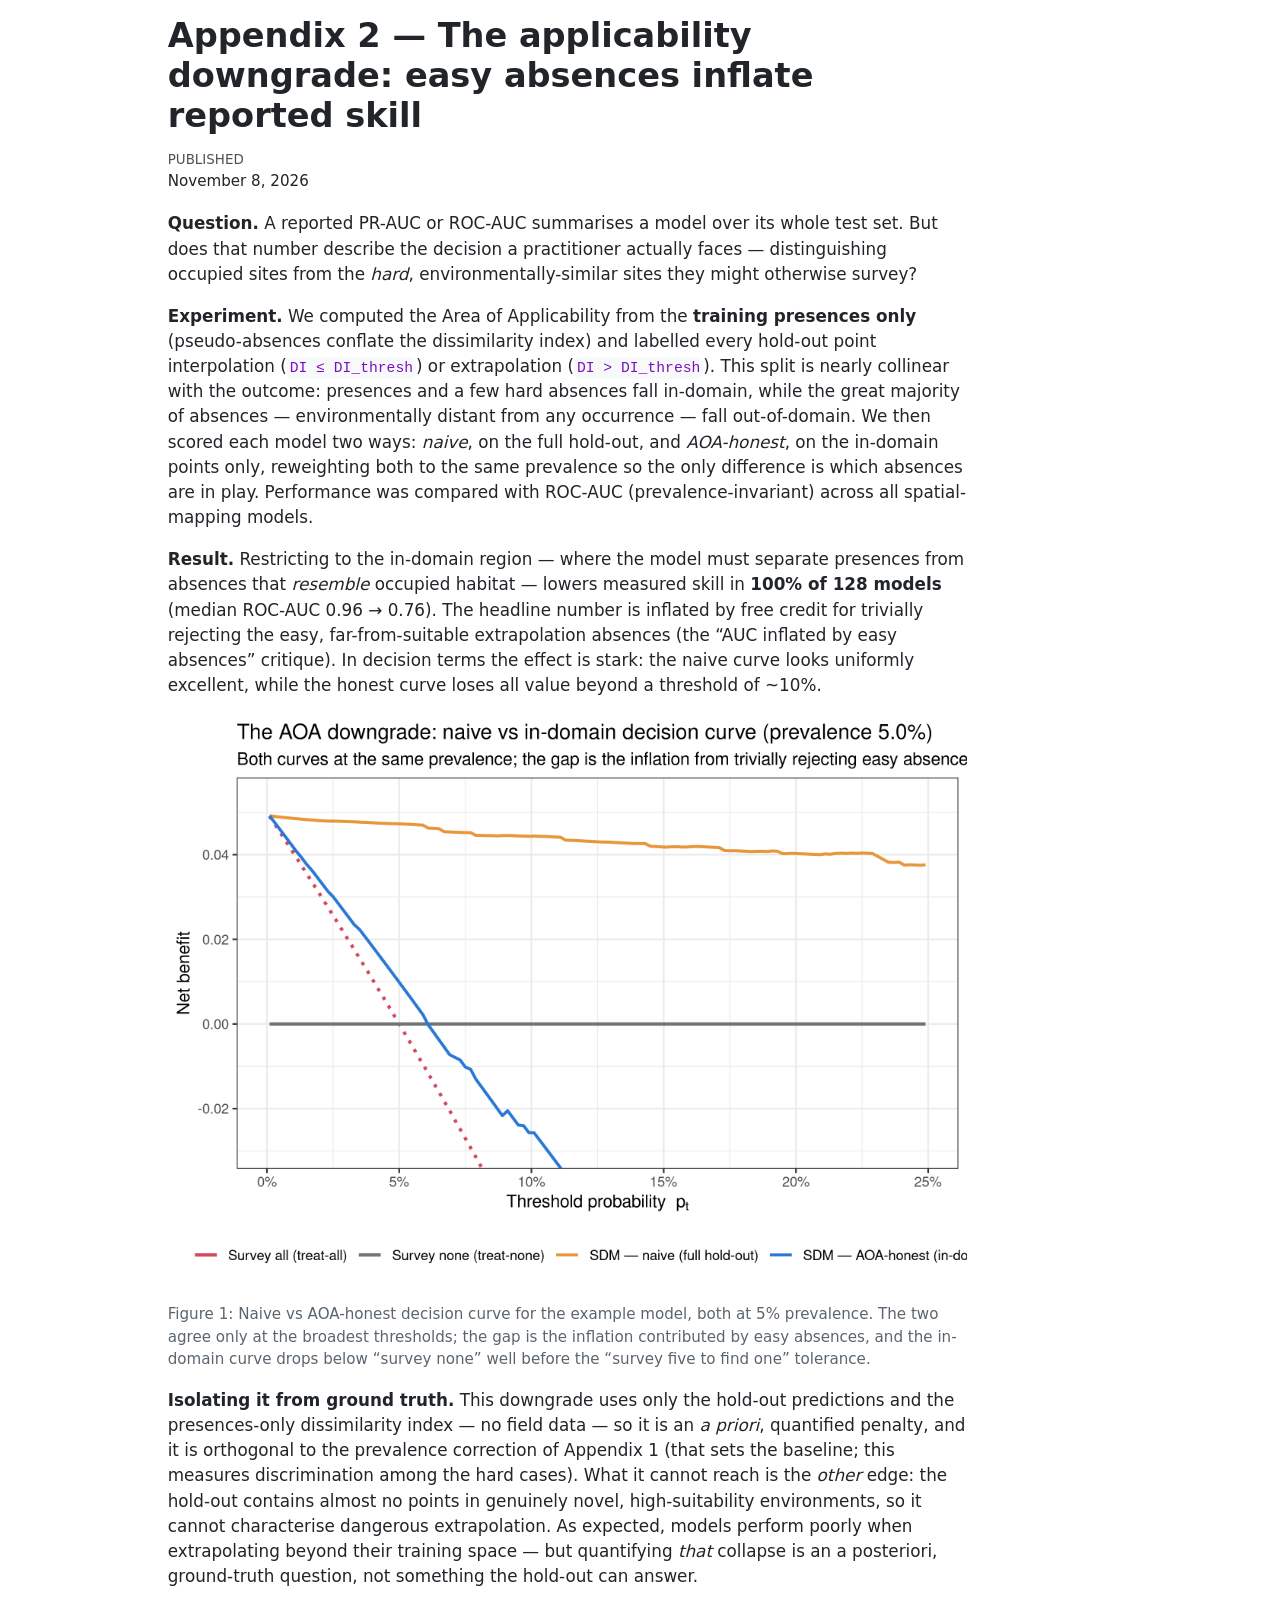
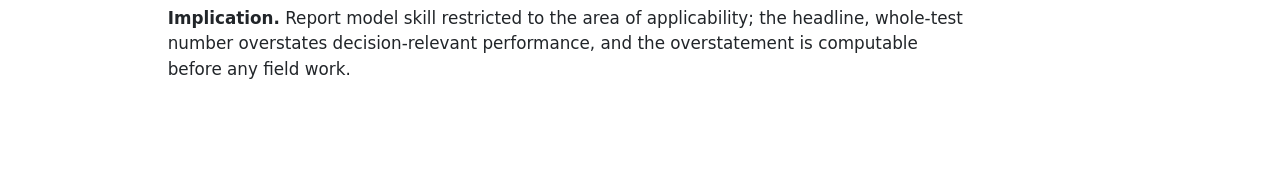
==== docs/manuscript/Appendix2.html @ 6c085025 "consolidate analyses to a single file" ====
<!DOCTYPE html>
<html xmlns="http://www.w3.org/1999/xhtml" lang="en" xml:lang="en"><head>

<meta charset="utf-8">
<meta name="generator" content="quarto-1.6.36">

<meta name="viewport" content="width=device-width, initial-scale=1.0, user-scalable=yes">

<meta name="dcterms.date" content="2026-11-08">

<title>Appendix 2 — The applicability downgrade: easy absences inflate reported skill</title>
<style>
code{white-space: pre-wrap;}
span.smallcaps{font-variant: small-caps;}
div.columns{display: flex; gap: min(4vw, 1.5em);}
div.column{flex: auto; overflow-x: auto;}
div.hanging-indent{margin-left: 1.5em; text-indent: -1.5em;}
ul.task-list{list-style: none;}
ul.task-list li input[type="checkbox"] {
  width: 0.8em;
  margin: 0 0.8em 0.2em -1em; /* quarto-specific, see https://github.com/quarto-dev/quarto-cli/issues/4556 */ 
  vertical-align: middle;
}
</style>


<script src="Appendix2_files/libs/clipboard/clipboard.min.js"></script>
<script src="Appendix2_files/libs/quarto-html/quarto.js"></script>
<script src="Appendix2_files/libs/quarto-html/popper.min.js"></script>
<script src="Appendix2_files/libs/quarto-html/tippy.umd.min.js"></script>
<script src="Appendix2_files/libs/quarto-html/anchor.min.js"></script>
<link href="Appendix2_files/libs/quarto-html/tippy.css" rel="stylesheet">
<link href="Appendix2_files/libs/quarto-html/quarto-syntax-highlighting-01c78b5cd655e4cd89133cf59d535862.css" rel="stylesheet" id="quarto-text-highlighting-styles">
<script src="Appendix2_files/libs/bootstrap/bootstrap.min.js"></script>
<link href="Appendix2_files/libs/bootstrap/bootstrap-icons.css" rel="stylesheet">
<link href="Appendix2_files/libs/bootstrap/bootstrap-7378cd731137d12be44de6bbe0799380.min.css" rel="stylesheet" append-hash="true" id="quarto-bootstrap" data-mode="light">


<link rel="stylesheet" href="../styles.css">
</head>

<body>

<div id="quarto-content" class="page-columns page-rows-contents page-layout-article">
<div id="quarto-margin-sidebar" class="sidebar margin-sidebar zindex-bottom">
  
</div>
<main class="content" id="quarto-document-content">

<header id="title-block-header" class="quarto-title-block default">
<div class="quarto-title">
<h1 class="title">Appendix 2 — The applicability downgrade: easy absences inflate reported skill</h1>
</div>



<div class="quarto-title-meta">

    
    <div>
    <div class="quarto-title-meta-heading">Published</div>
    <div class="quarto-title-meta-contents">
      <p class="date">November 8, 2026</p>
    </div>
  </div>
  
    
  </div>
  


</header>


<p><strong>Question.</strong> A reported PR-AUC or ROC-AUC summarises a model over its whole test set. But does that number describe the decision a practitioner actually faces — distinguishing occupied sites from the <em>hard</em>, environmentally-similar sites they might otherwise survey?</p>
<p><strong>Experiment.</strong> We computed the Area of Applicability from the <strong>training presences only</strong> (pseudo-absences conflate the dissimilarity index) and labelled every hold-out point interpolation (<code>DI ≤ DI_thresh</code>) or extrapolation (<code>DI &gt; DI_thresh</code>). This split is nearly collinear with the outcome: presences and a few hard absences fall in-domain, while the great majority of absences — environmentally distant from any occurrence — fall out-of-domain. We then scored each model two ways: <em>naive</em>, on the full hold-out, and <em>AOA-honest</em>, on the in-domain points only, reweighting both to the same prevalence so the only difference is which absences are in play. Performance was compared with ROC-AUC (prevalence-invariant) across all spatial-mapping models.</p>
<p><strong>Result.</strong> Restricting to the in-domain region — where the model must separate presences from absences that <em>resemble</em> occupied habitat — lowers measured skill in <strong>100% of 128 models</strong> (median ROC-AUC 0.96 → 0.76). The headline number is inflated by free credit for trivially rejecting the easy, far-from-suitable extrapolation absences (the “AUC inflated by easy absences” critique). In decision terms the effect is stark: the naive curve looks uniformly excellent, while the honest curve loses all value beyond a threshold of ~10%.</p>
<div class="cell" data-layout-align="center">
<div class="cell-output-display">
<div id="fig-aoa-inflation" class="quarto-float quarto-figure quarto-figure-center anchored" data-fig-align="center">
<figure class="quarto-float quarto-float-fig figure">
<div aria-describedby="fig-aoa-inflation-caption-0ceaefa1-69ba-4598-a22c-09a6ac19f8ca">
<img src="Appendix2_files/figure-html/fig-aoa-inflation-1.png" class="img-fluid quarto-figure quarto-figure-center figure-img" width="1050">
</div>
<figcaption class="quarto-float-caption-bottom quarto-float-caption quarto-float-fig" id="fig-aoa-inflation-caption-0ceaefa1-69ba-4598-a22c-09a6ac19f8ca">
Figure&nbsp;1: Naive vs AOA-honest decision curve for the example model, both at 5% prevalence. The two agree only at the broadest thresholds; the gap is the inflation contributed by easy absences, and the in-domain curve drops below “survey none” well before the “survey five to find one” tolerance.
</figcaption>
</figure>
</div>
</div>
</div>
<p><strong>Isolating it from ground truth.</strong> This downgrade uses only the hold-out predictions and the presences-only dissimilarity index — no field data — so it is an <em>a priori</em>, quantified penalty, and it is orthogonal to the prevalence correction of Appendix 1 (that sets the baseline; this measures discrimination among the hard cases). What it cannot reach is the <em>other</em> edge: the hold-out contains almost no points in genuinely novel, high-suitability environments, so it cannot characterise dangerous extrapolation. As expected, models perform poorly when extrapolating beyond their training space — but quantifying <em>that</em> collapse is an a posteriori, ground-truth question, not something the hold-out can answer.</p>
<p><strong>Implication.</strong> Report model skill restricted to the area of applicability; the headline, whole-test number overstates decision-relevant performance, and the overstatement is computable before any field work.</p>

</main>
<!-- /main column -->
<script id="quarto-html-after-body" type="application/javascript">
window.document.addEventListener("DOMContentLoaded", function (event) {
  const toggleBodyColorMode = (bsSheetEl) => {
    const mode = bsSheetEl.getAttribute("data-mode");
    const bodyEl = window.document.querySelector("body");
    if (mode === "dark") {
      bodyEl.classList.add("quarto-dark");
      bodyEl.classList.remove("quarto-light");
    } else {
      bodyEl.classList.add("quarto-light");
      bodyEl.classList.remove("quarto-dark");
    }
  }
  const toggleBodyColorPrimary = () => {
    const bsSheetEl = window.document.querySelector("link#quarto-bootstrap");
    if (bsSheetEl) {
      toggleBodyColorMode(bsSheetEl);
    }
  }
  toggleBodyColorPrimary();  
  const icon = "";
  const anchorJS = new window.AnchorJS();
  anchorJS.options = {
    placement: 'right',
    icon: icon
  };
  anchorJS.add('.anchored');
  const isCodeAnnotation = (el) => {
    for (const clz of el.classList) {
      if (clz.startsWith('code-annotation-')) {                     
        return true;
      }
    }
    return false;
  }
  const onCopySuccess = function(e) {
    // button target
    const button = e.trigger;
    // don't keep focus
    button.blur();
    // flash "checked"
    button.classList.add('code-copy-button-checked');
    var currentTitle = button.getAttribute("title");
    button.setAttribute("title", "Copied!");
    let tooltip;
    if (window.bootstrap) {
      button.setAttribute("data-bs-toggle", "tooltip");
      button.setAttribute("data-bs-placement", "left");
      button.setAttribute("data-bs-title", "Copied!");
      tooltip = new bootstrap.Tooltip(button, 
        { trigger: "manual", 
          customClass: "code-copy-button-tooltip",
          offset: [0, -8]});
      tooltip.show();    
    }
    setTimeout(function() {
      if (tooltip) {
        tooltip.hide();
        button.removeAttribute("data-bs-title");
        button.removeAttribute("data-bs-toggle");
        button.removeAttribute("data-bs-placement");
      }
      button.setAttribute("title", currentTitle);
      button.classList.remove('code-copy-button-checked');
    }, 1000);
    // clear code selection
    e.clearSelection();
  }
  const getTextToCopy = function(trigger) {
      const codeEl = trigger.previousElementSibling.cloneNode(true);
      for (const childEl of codeEl.children) {
        if (isCodeAnnotation(childEl)) {
          childEl.remove();
        }
      }
      return codeEl.innerText;
  }
  const clipboard = new window.ClipboardJS('.code-copy-button:not([data-in-quarto-modal])', {
    text: getTextToCopy
  });
  clipboard.on('success', onCopySuccess);
  if (window.document.getElementById('quarto-embedded-source-code-modal')) {
    const clipboardModal = new window.ClipboardJS('.code-copy-button[data-in-quarto-modal]', {
      text: getTextToCopy,
      container: window.document.getElementById('quarto-embedded-source-code-modal')
    });
    clipboardModal.on('success', onCopySuccess);
  }
    var localhostRegex = new RegExp(/^(?:http|https):\/\/localhost\:?[0-9]*\//);
    var mailtoRegex = new RegExp(/^mailto:/);
      var filterRegex = new RegExp('/' + window.location.host + '/');
    var isInternal = (href) => {
        return filterRegex.test(href) || localhostRegex.test(href) || mailtoRegex.test(href);
    }
    // Inspect non-navigation links and adorn them if external
 	var links = window.document.querySelectorAll('a[href]:not(.nav-link):not(.navbar-brand):not(.toc-action):not(.sidebar-link):not(.sidebar-item-toggle):not(.pagination-link):not(.no-external):not([aria-hidden]):not(.dropdown-item):not(.quarto-navigation-tool):not(.about-link)');
    for (var i=0; i<links.length; i++) {
      const link = links[i];
      if (!isInternal(link.href)) {
        // undo the damage that might have been done by quarto-nav.js in the case of
        // links that we want to consider external
        if (link.dataset.originalHref !== undefined) {
          link.href = link.dataset.originalHref;
        }
      }
    }
  function tippyHover(el, contentFn, onTriggerFn, onUntriggerFn) {
    const config = {
      allowHTML: true,
      maxWidth: 500,
      delay: 100,
      arrow: false,
      appendTo: function(el) {
          return el.parentElement;
      },
      interactive: true,
      interactiveBorder: 10,
      theme: 'quarto',
      placement: 'bottom-start',
    };
    if (contentFn) {
      config.content = contentFn;
    }
    if (onTriggerFn) {
      config.onTrigger = onTriggerFn;
    }
    if (onUntriggerFn) {
      config.onUntrigger = onUntriggerFn;
    }
    window.tippy(el, config); 
  }
  const noterefs = window.document.querySelectorAll('a[role="doc-noteref"]');
  for (var i=0; i<noterefs.length; i++) {
    const ref = noterefs[i];
    tippyHover(ref, function() {
      // use id or data attribute instead here
      let href = ref.getAttribute('data-footnote-href') || ref.getAttribute('href');
      try { href = new URL(href).hash; } catch {}
      const id = href.replace(/^#\/?/, "");
      const note = window.document.getElementById(id);
      if (note) {
        return note.innerHTML;
      } else {
        return "";
      }
    });
  }
  const xrefs = window.document.querySelectorAll('a.quarto-xref');
  const processXRef = (id, note) => {
    // Strip column container classes
    const stripColumnClz = (el) => {
      el.classList.remove("page-full", "page-columns");
      if (el.children) {
        for (const child of el.children) {
          stripColumnClz(child);
        }
      }
    }
    stripColumnClz(note)
    if (id === null || id.startsWith('sec-')) {
      // Special case sections, only their first couple elements
      const container = document.createElement("div");
      if (note.children && note.children.length > 2) {
        container.appendChild(note.children[0].cloneNode(true));
        for (let i = 1; i < note.children.length; i++) {
          const child = note.children[i];
          if (child.tagName === "P" && child.innerText === "") {
            continue;
          } else {
            container.appendChild(child.cloneNode(true));
            break;
          }
        }
        if (window.Quarto?.typesetMath) {
          window.Quarto.typesetMath(container);
        }
        return container.innerHTML
      } else {
        if (window.Quarto?.typesetMath) {
          window.Quarto.typesetMath(note);
        }
        return note.innerHTML;
      }
    } else {
      // Remove any anchor links if they are present
      const anchorLink = note.querySelector('a.anchorjs-link');
      if (anchorLink) {
        anchorLink.remove();
      }
      if (window.Quarto?.typesetMath) {
        window.Quarto.typesetMath(note);
      }
      if (note.classList.contains("callout")) {
        return note.outerHTML;
      } else {
        return note.innerHTML;
      }
    }
  }
  for (var i=0; i<xrefs.length; i++) {
    const xref = xrefs[i];
    tippyHover(xref, undefined, function(instance) {
      instance.disable();
      let url = xref.getAttribute('href');
      let hash = undefined; 
      if (url.startsWith('#')) {
        hash = url;
      } else {
        try { hash = new URL(url).hash; } catch {}
      }
      if (hash) {
        const id = hash.replace(/^#\/?/, "");
        const note = window.document.getElementById(id);
        if (note !== null) {
          try {
            const html = processXRef(id, note.cloneNode(true));
            instance.setContent(html);
          } finally {
            instance.enable();
            instance.show();
          }
        } else {
          // See if we can fetch this
          fetch(url.split('#')[0])
          .then(res => res.text())
          .then(html => {
            const parser = new DOMParser();
            const htmlDoc = parser.parseFromString(html, "text/html");
            const note = htmlDoc.getElementById(id);
            if (note !== null) {
              const html = processXRef(id, note);
              instance.setContent(html);
            } 
          }).finally(() => {
            instance.enable();
            instance.show();
          });
        }
      } else {
        // See if we can fetch a full url (with no hash to target)
        // This is a special case and we should probably do some content thinning / targeting
        fetch(url)
        .then(res => res.text())
        .then(html => {
          const parser = new DOMParser();
          const htmlDoc = parser.parseFromString(html, "text/html");
          const note = htmlDoc.querySelector('main.content');
          if (note !== null) {
            // This should only happen for chapter cross references
            // (since there is no id in the URL)
            // remove the first header
            if (note.children.length > 0 && note.children[0].tagName === "HEADER") {
              note.children[0].remove();
            }
            const html = processXRef(null, note);
            instance.setContent(html);
          } 
        }).finally(() => {
          instance.enable();
          instance.show();
        });
      }
    }, function(instance) {
    });
  }
      let selectedAnnoteEl;
      const selectorForAnnotation = ( cell, annotation) => {
        let cellAttr = 'data-code-cell="' + cell + '"';
        let lineAttr = 'data-code-annotation="' +  annotation + '"';
        const selector = 'span[' + cellAttr + '][' + lineAttr + ']';
        return selector;
      }
      const selectCodeLines = (annoteEl) => {
        const doc = window.document;
        const targetCell = annoteEl.getAttribute("data-target-cell");
        const targetAnnotation = annoteEl.getAttribute("data-target-annotation");
        const annoteSpan = window.document.querySelector(selectorForAnnotation(targetCell, targetAnnotation));
        const lines = annoteSpan.getAttribute("data-code-lines").split(",");
        const lineIds = lines.map((line) => {
          return targetCell + "-" + line;
        })
        let top = null;
        let height = null;
        let parent = null;
        if (lineIds.length > 0) {
            //compute the position of the single el (top and bottom and make a div)
            const el = window.document.getElementById(lineIds[0]);
            top = el.offsetTop;
            height = el.offsetHeight;
            parent = el.parentElement.parentElement;
          if (lineIds.length > 1) {
            const lastEl = window.document.getElementById(lineIds[lineIds.length - 1]);
            const bottom = lastEl.offsetTop + lastEl.offsetHeight;
            height = bottom - top;
          }
          if (top !== null && height !== null && parent !== null) {
            // cook up a div (if necessary) and position it 
            let div = window.document.getElementById("code-annotation-line-highlight");
            if (div === null) {
              div = window.document.createElement("div");
              div.setAttribute("id", "code-annotation-line-highlight");
              div.style.position = 'absolute';
              parent.appendChild(div);
            }
            div.style.top = top - 2 + "px";
            div.style.height = height + 4 + "px";
            div.style.left = 0;
            let gutterDiv = window.document.getElementById("code-annotation-line-highlight-gutter");
            if (gutterDiv === null) {
              gutterDiv = window.document.createElement("div");
              gutterDiv.setAttribute("id", "code-annotation-line-highlight-gutter");
              gutterDiv.style.position = 'absolute';
              const codeCell = window.document.getElementById(targetCell);
              const gutter = codeCell.querySelector('.code-annotation-gutter');
              gutter.appendChild(gutterDiv);
            }
            gutterDiv.style.top = top - 2 + "px";
            gutterDiv.style.height = height + 4 + "px";
          }
          selectedAnnoteEl = annoteEl;
        }
      };
      const unselectCodeLines = () => {
        const elementsIds = ["code-annotation-line-highlight", "code-annotation-line-highlight-gutter"];
        elementsIds.forEach((elId) => {
          const div = window.document.getElementById(elId);
          if (div) {
            div.remove();
          }
        });
        selectedAnnoteEl = undefined;
      };
        // Handle positioning of the toggle
    window.addEventListener(
      "resize",
      throttle(() => {
        elRect = undefined;
        if (selectedAnnoteEl) {
          selectCodeLines(selectedAnnoteEl);
        }
      }, 10)
    );
    function throttle(fn, ms) {
    let throttle = false;
    let timer;
      return (...args) => {
        if(!throttle) { // first call gets through
            fn.apply(this, args);
            throttle = true;
        } else { // all the others get throttled
            if(timer) clearTimeout(timer); // cancel #2
            timer = setTimeout(() => {
              fn.apply(this, args);
              timer = throttle = false;
            }, ms);
        }
      };
    }
      // Attach click handler to the DT
      const annoteDls = window.document.querySelectorAll('dt[data-target-cell]');
      for (const annoteDlNode of annoteDls) {
        annoteDlNode.addEventListener('click', (event) => {
          const clickedEl = event.target;
          if (clickedEl !== selectedAnnoteEl) {
            unselectCodeLines();
            const activeEl = window.document.querySelector('dt[data-target-cell].code-annotation-active');
            if (activeEl) {
              activeEl.classList.remove('code-annotation-active');
            }
            selectCodeLines(clickedEl);
            clickedEl.classList.add('code-annotation-active');
          } else {
            // Unselect the line
            unselectCodeLines();
            clickedEl.classList.remove('code-annotation-active');
          }
        });
      }
  const findCites = (el) => {
    const parentEl = el.parentElement;
    if (parentEl) {
      const cites = parentEl.dataset.cites;
      if (cites) {
        return {
          el,
          cites: cites.split(' ')
        };
      } else {
        return findCites(el.parentElement)
      }
    } else {
      return undefined;
    }
  };
  var bibliorefs = window.document.querySelectorAll('a[role="doc-biblioref"]');
  for (var i=0; i<bibliorefs.length; i++) {
    const ref = bibliorefs[i];
    const citeInfo = findCites(ref);
    if (citeInfo) {
      tippyHover(citeInfo.el, function() {
        var popup = window.document.createElement('div');
        citeInfo.cites.forEach(function(cite) {
          var citeDiv = window.document.createElement('div');
          citeDiv.classList.add('hanging-indent');
          citeDiv.classList.add('csl-entry');
          var biblioDiv = window.document.getElementById('ref-' + cite);
          if (biblioDiv) {
            citeDiv.innerHTML = biblioDiv.innerHTML;
          }
          popup.appendChild(citeDiv);
        });
        return popup.innerHTML;
      });
    }
  }
});
</script>
</div> <!-- /content -->




</body></html>
---- docs/manuscript/Appendix2_files/libs/quarto-html/tippy.css ----
.tippy-box[data-animation=fade][data-state=hidden]{opacity:0}[data-tippy-root]{max-width:calc(100vw - 10px)}.tippy-box{position:relative;background-color:#333;color:#fff;border-radius:4px;font-size:14px;line-height:1.4;white-space:normal;outline:0;transition-property:transform,visibility,opacity}.tippy-box[data-placement^=top]>.tippy-arrow{bottom:0}.tippy-box[data-placement^=top]>.tippy-arrow:before{bottom:-7px;left:0;border-width:8px 8px 0;border-top-color:initial;transform-origin:center top}.tippy-box[data-placement^=bottom]>.tippy-arrow{top:0}.tippy-box[data-placement^=bottom]>.tippy-arrow:before{top:-7px;left:0;border-width:0 8px 8px;border-bottom-color:initial;transform-origin:center bottom}.tippy-box[data-placement^=left]>.tippy-arrow{right:0}.tippy-box[data-placement^=left]>.tippy-arrow:before{border-width:8px 0 8px 8px;border-left-color:initial;right:-7px;transform-origin:center left}.tippy-box[data-placement^=right]>.tippy-arrow{left:0}.tippy-box[data-placement^=right]>.tippy-arrow:before{left:-7px;border-width:8px 8px 8px 0;border-right-color:initial;transform-origin:center right}.tippy-box[data-inertia][data-state=visible]{transition-timing-function:cubic-bezier(.54,1.5,.38,1.11)}.tippy-arrow{width:16px;height:16px;color:#333}.tippy-arrow:before{content:"";position:absolute;border-color:transparent;border-style:solid}.tippy-content{position:relative;padding:5px 9px;z-index:1}
---- docs/manuscript/Appendix2_files/libs/quarto-html/quarto-syntax-highlighting-01c78b5cd655e4cd89133cf59d535862.css ----
/* quarto syntax highlight colors */
:root {
  --quarto-hl-ot-color: #003B4F;
  --quarto-hl-at-color: #657422;
  --quarto-hl-ss-color: #20794D;
  --quarto-hl-an-color: #5E5E5E;
  --quarto-hl-fu-color: #4758AB;
  --quarto-hl-st-color: #20794D;
  --quarto-hl-cf-color: #003B4F;
  --quarto-hl-op-color: #5E5E5E;
  --quarto-hl-er-color: #AD0000;
  --quarto-hl-bn-color: #AD0000;
  --quarto-hl-al-color: #AD0000;
  --quarto-hl-va-color: #111111;
  --quarto-hl-bu-color: inherit;
  --quarto-hl-ex-color: inherit;
  --quarto-hl-pp-color: #AD0000;
  --quarto-hl-in-color: #5E5E5E;
  --quarto-hl-vs-color: #20794D;
  --quarto-hl-wa-color: #5E5E5E;
  --quarto-hl-do-color: #5E5E5E;
  --quarto-hl-im-color: #00769E;
  --quarto-hl-ch-color: #20794D;
  --quarto-hl-dt-color: #AD0000;
  --quarto-hl-fl-color: #AD0000;
  --quarto-hl-co-color: #5E5E5E;
  --quarto-hl-cv-color: #5E5E5E;
  --quarto-hl-cn-color: #8f5902;
  --quarto-hl-sc-color: #5E5E5E;
  --quarto-hl-dv-color: #AD0000;
  --quarto-hl-kw-color: #003B4F;
}

/* other quarto variables */
:root {
  --quarto-font-monospace: SFMono-Regular, Menlo, Monaco, Consolas, "Liberation Mono", "Courier New", monospace;
}

pre > code.sourceCode > span {
  color: #003B4F;
}

code span {
  color: #003B4F;
}

code.sourceCode > span {
  color: #003B4F;
}

div.sourceCode,
div.sourceCode pre.sourceCode {
  color: #003B4F;
}

code span.ot {
  color: #003B4F;
  font-style: inherit;
}

code span.at {
  color: #657422;
  font-style: inherit;
}

code span.ss {
  color: #20794D;
  font-style: inherit;
}

code span.an {
  color: #5E5E5E;
  font-style: inherit;
}

code span.fu {
  color: #4758AB;
  font-style: inherit;
}

code span.st {
  color: #20794D;
  font-style: inherit;
}

code span.cf {
  color: #003B4F;
  font-weight: bold;
  font-style: inherit;
}

code span.op {
  color: #5E5E5E;
  font-style: inherit;
}

code span.er {
  color: #AD0000;
  font-style: inherit;
}

code span.bn {
  color: #AD0000;
  font-style: inherit;
}

code span.al {
  color: #AD0000;
  font-style: inherit;
}

code span.va {
  color: #111111;
  font-style: inherit;
}

code span.bu {
  font-style: inherit;
}

code span.ex {
  font-style: inherit;
}

code span.pp {
  color: #AD0000;
  font-style: inherit;
}

code span.in {
  color: #5E5E5E;
  font-style: inherit;
}

code span.vs {
  color: #20794D;
  font-style: inherit;
}

code span.wa {
  color: #5E5E5E;
  font-style: italic;
}

code span.do {
  color: #5E5E5E;
  font-style: italic;
}

code span.im {
  color: #00769E;
  font-style: inherit;
}

code span.ch {
  color: #20794D;
  font-style: inherit;
}

code span.dt {
  color: #AD0000;
  font-style: inherit;
}

code span.fl {
  color: #AD0000;
  font-style: inherit;
}

code span.co {
  color: #5E5E5E;
  font-style: inherit;
}

code span.cv {
  color: #5E5E5E;
  font-style: italic;
}

code span.cn {
  color: #8f5902;
  font-style: inherit;
}

code span.sc {
  color: #5E5E5E;
  font-style: inherit;
}

code span.dv {
  color: #AD0000;
  font-style: inherit;
}

code span.kw {
  color: #003B4F;
  font-weight: bold;
  font-style: inherit;
}

.prevent-inlining {
  content: "</";
}

/*# sourceMappingURL=b864b4b3bfc832830bc29b9fb759e26b.css.map */
---- docs/styles.css ----
/* --- DCA tutorial styling (tuned for the dark "moon" theme) ------- */

:root {
  --surface-1:   rgba(255, 255, 255, 0.035);
  --text-primary: #e9ecef;
  --text-secondary: #adb5bd;
  --muted: #868e96;
  --series-model: #3987e5;   /* blue   - use the model     (dark step) */
  --series-all:   #d95926;   /* orange - survey every site (dark step) */
  --series-none:  #868e96;   /* gray   - survey nothing              */
  --pos: #37b24d;
  --neg: #ff6b6b;
  --panel-bg: rgba(255, 255, 255, 0.045);
  --panel-border: rgba(255, 255, 255, 0.13);
}

/* The interactive block sits in a soft panel so it reads as "the tool". */
.widget {
  background: var(--panel-bg);
  border: 1px solid var(--panel-border);
  border-radius: 12px;
  padding: 1.1rem 1.25rem 1.4rem;
  margin: 1.5rem 0;
}

/* Observable Inputs labels inherit theme text; nudge spacing */
.widget form { margin: 0.1rem 0; }

/* Readout tiles */
.readouts {
  display: flex;
  flex-wrap: wrap;
  gap: 0.75rem;
  margin-top: 1rem;
}
.tile {
  flex: 1 1 160px;
  background: var(--surface-1);
  border: 1px solid var(--panel-border);
  border-radius: 10px;
  padding: 0.7rem 0.85rem;
}
.tile .label {
  font-size: 0.78rem;
  color: var(--text-secondary);
  line-height: 1.25;
}
.tile .value {
  font-size: 1.6rem;
  font-weight: 600;
  font-variant-numeric: tabular-nums;
  margin-top: 0.15rem;
  color: var(--text-primary);
}
.tile .value.pos { color: var(--pos); }
.tile .value.neg { color: var(--neg); }
.tile .sub {
  font-size: 0.74rem;
  color: var(--muted);
  margin-top: 0.1rem;
}

.verdict {
  margin-top: 1rem;
  padding: 0.8rem 1rem;
  border-radius: 10px;
  border-left: 4px solid var(--muted);
  background: var(--surface-1);
  font-size: 0.95rem;
  line-height: 1.5;
}
.verdict.win  { border-left-color: var(--pos); }
.verdict.tie  { border-left-color: var(--series-all); }
.verdict.lose { border-left-color: var(--neg); }

/* Inline color chips used in prose */
.chip {
  display: inline-block;
  width: 0.72em; height: 0.72em;
  border-radius: 2px;
  margin-right: 0.15em;
}
.chip-model { background: var(--series-model); }
.chip-all   { background: var(--series-all); }
.chip-none  { background: var(--series-none); }

.formula {
  background: var(--surface-1);
  border: 1px solid var(--panel-border);
  border-radius: 8px;
  padding: 0.6rem 0.9rem;
  margin: 1rem 0;
}

/* Plot figures: transparent so the panel shows through; light text */
.widget figure, .widget svg { background: transparent !important; }
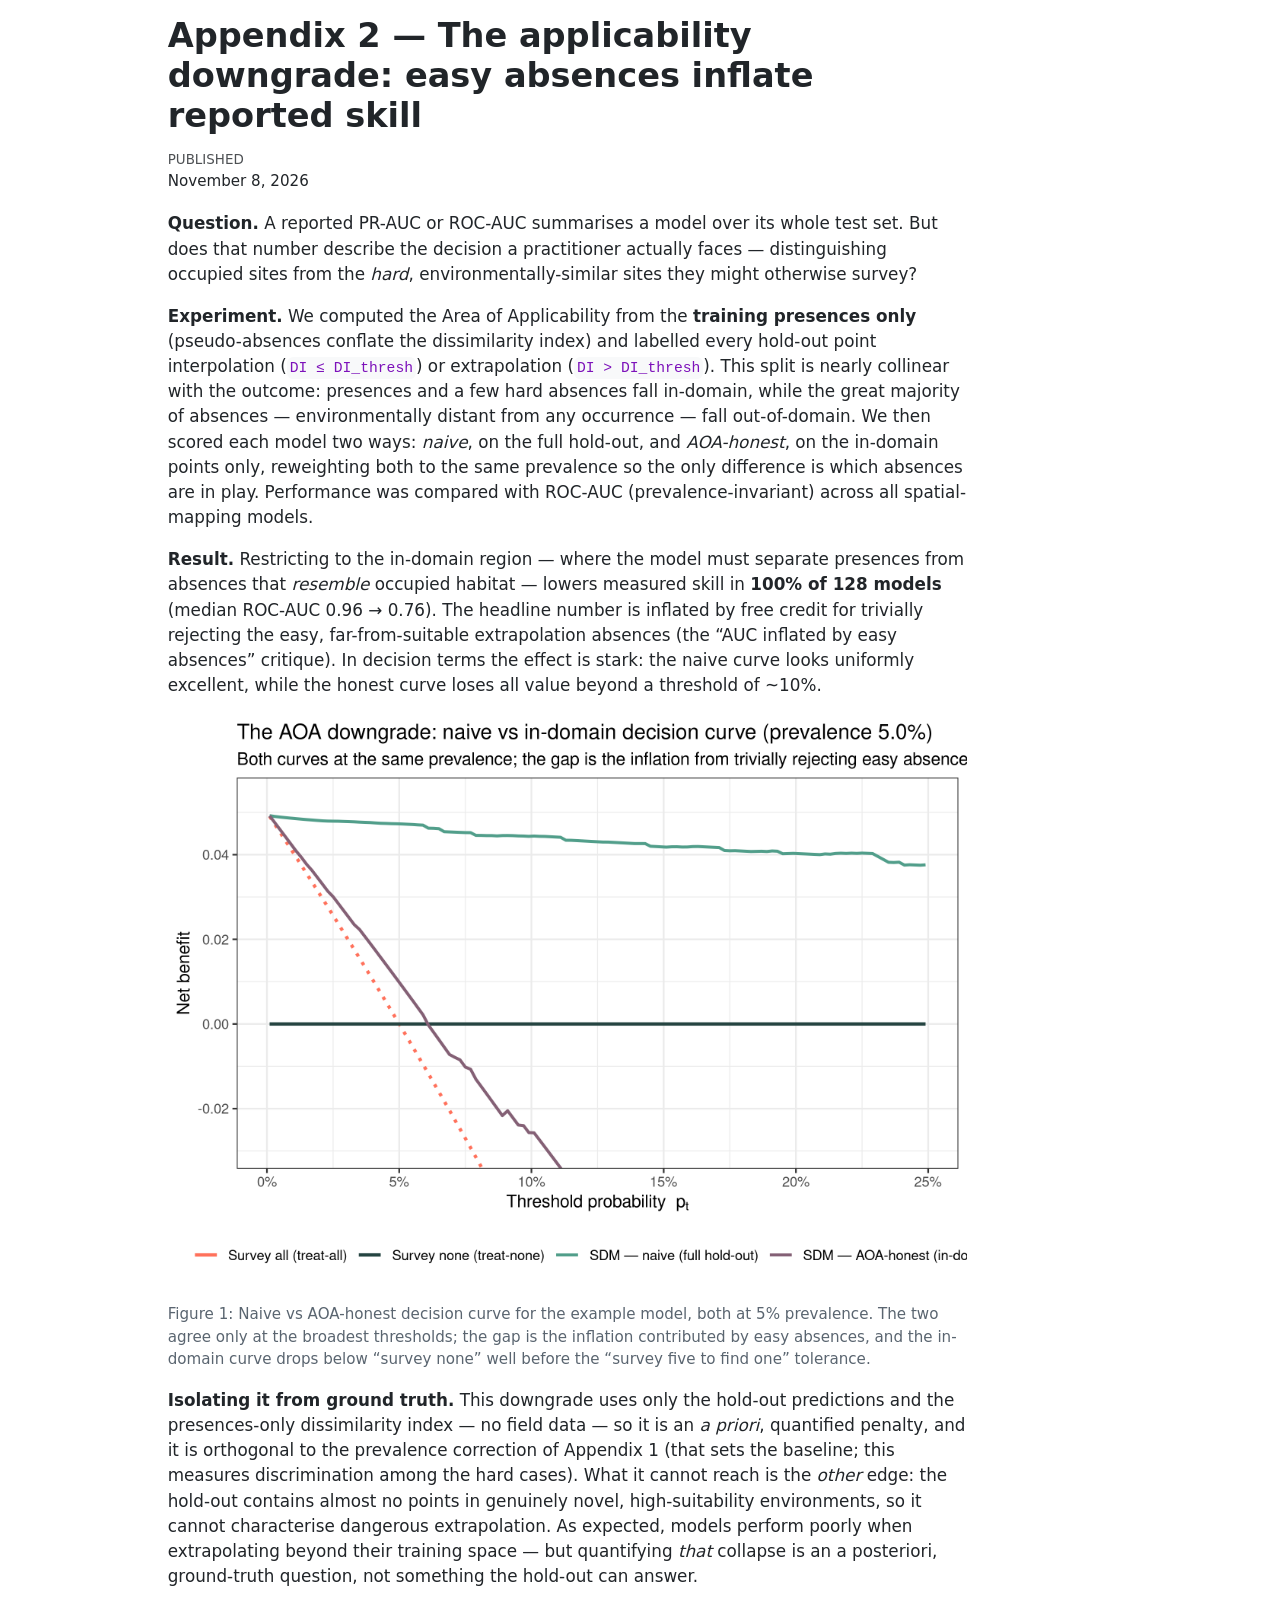
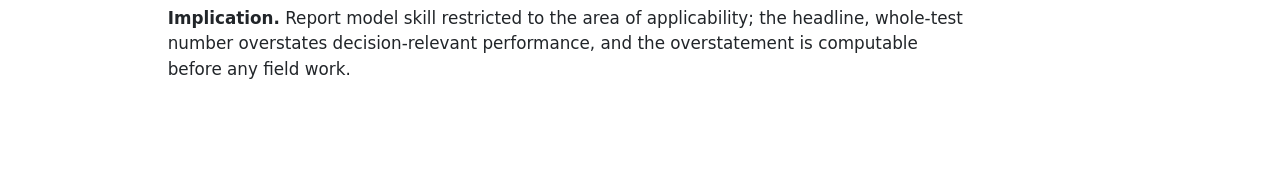
==== commit 28582c87: "plot colour test" ====
--- a/docs/manuscript/Appendix2.html
+++ b/docs/manuscript/Appendix2.html
@@ -74,6 +74,10 @@
 
 <p><strong>Question.</strong> A reported PR-AUC or ROC-AUC summarises a model over its whole test set. But does that number describe the decision a practitioner actually faces — distinguishing occupied sites from the <em>hard</em>, environmentally-similar sites they might otherwise survey?</p>
 <p><strong>Experiment.</strong> We computed the Area of Applicability from the <strong>training presences only</strong> (pseudo-absences conflate the dissimilarity index) and labelled every hold-out point interpolation (<code>DI ≤ DI_thresh</code>) or extrapolation (<code>DI &gt; DI_thresh</code>). This split is nearly collinear with the outcome: presences and a few hard absences fall in-domain, while the great majority of absences — environmentally distant from any occurrence — fall out-of-domain. We then scored each model two ways: <em>naive</em>, on the full hold-out, and <em>AOA-honest</em>, on the in-domain points only, reweighting both to the same prevalence so the only difference is which absences are in play. Performance was compared with ROC-AUC (prevalence-invariant) across all spatial-mapping models.</p>
+<!-- Shared AOA-downgrade analysis, owned by Analyses.qmd and {{< include >}}'d into Appendix2.qmd
+     so the figure and its ROC-drop statistics live in one place. The including document's setup
+     chunk must already define HERE and load the fn_*.R helpers, data.table and ggplot2. It leaves
+     behind `p_aoa` (the plot) and `n_models` / `pct_drop` / `med_full` / `med_in` (the stats). -->
 <p><strong>Result.</strong> Restricting to the in-domain region — where the model must separate presences from absences that <em>resemble</em> occupied habitat — lowers measured skill in <strong>100% of 128 models</strong> (median ROC-AUC 0.96 → 0.76). The headline number is inflated by free credit for trivially rejecting the easy, far-from-suitable extrapolation absences (the “AUC inflated by easy absences” critique). In decision terms the effect is stark: the naive curve looks uniformly excellent, while the honest curve loses all value beyond a threshold of ~10%.</p>
 <div class="cell" data-layout-align="center">
 <div class="cell-output-display">
